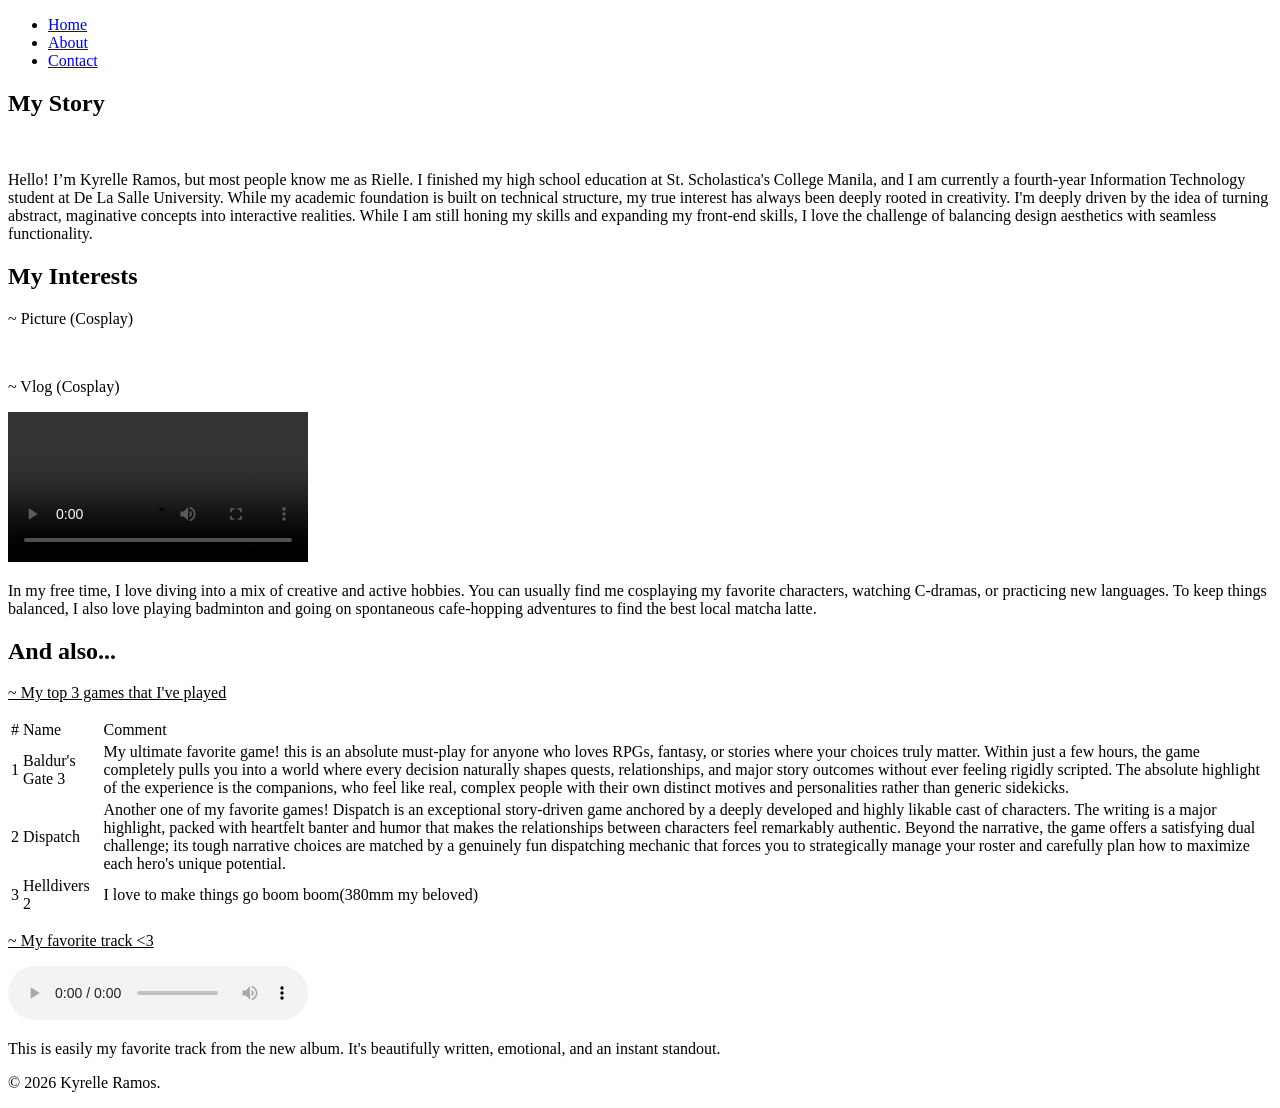
==== about.html @ c4066415 "pages" ====
<!DOCTYPE html>
<html lang="en">
<head>
    <meta charset="UTF-8">
    <meta name="viewport" content="width=device-width, initial-scale=1.0">
    <title>HO1 - About</title>
</head>
<body>

    <header>
        <nav>
            <ul>
                <li><a href="index.html">Home</a></li>
                <li><a href="#">About</a></li>
                <li><a href="contact.html">Contact</a></li>
            </ul>
        </nav>
    </header>

    <section>
        <h1>My Story</h1>
        <img src="assets/images/self.png" alt="">
        <p> Hello! I’m Kyrelle Ramos, but most people know me as Rielle. I finished my high school education at St. Scholastica's College Manila, 
            and I am currently a fourth-year Information Technology student at De La Salle University. While my academic foundation is built on 
            technical structure, my true interest has always been deeply rooted in creativity. I'm deeply driven by the idea of turning abstract, 
            maginative concepts into interactive realities. While I am still honing my skills and expanding my front-end skills, I love the 
            challenge of balancing design aesthetics with seamless functionality.</p>
    </section>

    <section>
        <h1>My Interests</h1>
        <p>~ Picture (Cosplay)</p>
        <img src="assets/images/interests.png" alt="">
        <p>~ Vlog (Cosplay)</p>
        <video src="assets/videos/vlog.mp4" controls></video>
        <p> In my free time, I love diving into a mix of creative and active hobbies. You can usually find me cosplaying my 
            favorite characters, watching C-dramas, or practicing new languages. To keep things balanced, I also love playing 
            badminton and going on spontaneous cafe-hopping adventures to find the best local matcha latte.</p>
    </section>

    <section>
        <h1>And also...</h1>
        <p><u>~ My top 3 games that I've played</u></p>
        <table>
            <tr>
                <td>#</td>
                <td>Name</td>
                <td>Comment</td>
            </tr>
            <tr>
                <td>1</td>
                <td>Baldur's Gate 3</td>
                <td>My ultimate favorite game!  this is an absolute must-play for anyone who loves RPGs, fantasy, or stories where your 
                    choices truly matter. Within just a few hours, the game completely pulls you into a world where every decision naturally 
                    shapes quests, relationships, and major story outcomes without ever feeling rigidly scripted. The absolute highlight of the 
                    experience is the companions, who feel like real, complex people with their own distinct motives and personalities rather 
                    than generic sidekicks.</td>
            </tr>
            <tr>
                <td>2</td>
                <td>Dispatch</td>
                <td>Another one of my favorite games! Dispatch is an exceptional story-driven game anchored by a deeply developed and highly 
                    likable cast of characters. The writing is a major highlight, packed with heartfelt banter and humor that makes the 
                    relationships between characters feel remarkably authentic. Beyond the narrative, the game offers a satisfying dual challenge; 
                    its tough narrative choices are matched by a genuinely fun dispatching mechanic that forces you to strategically manage your 
                    roster and carefully plan how to maximize each hero's unique potential.</td>
            </tr>
            <tr>
                <td>3</td>
                <td>Helldivers 2</td>
                <td>I love to make things go boom boom(380mm my beloved)</td>
            </tr>
        </table>

        <p><u>~ My favorite track <3</u></p>
        <audio src="assets/sounds/track.mp3" controls></audio>
        <p>This is easily my favorite track from the new album. It's beautifully written, emotional, and an instant standout. </p>
    </section>
    
    <footer>
        <p>&copy; 2026 Kyrelle Ramos.</p>
    </footer>
    
</body>
</html>
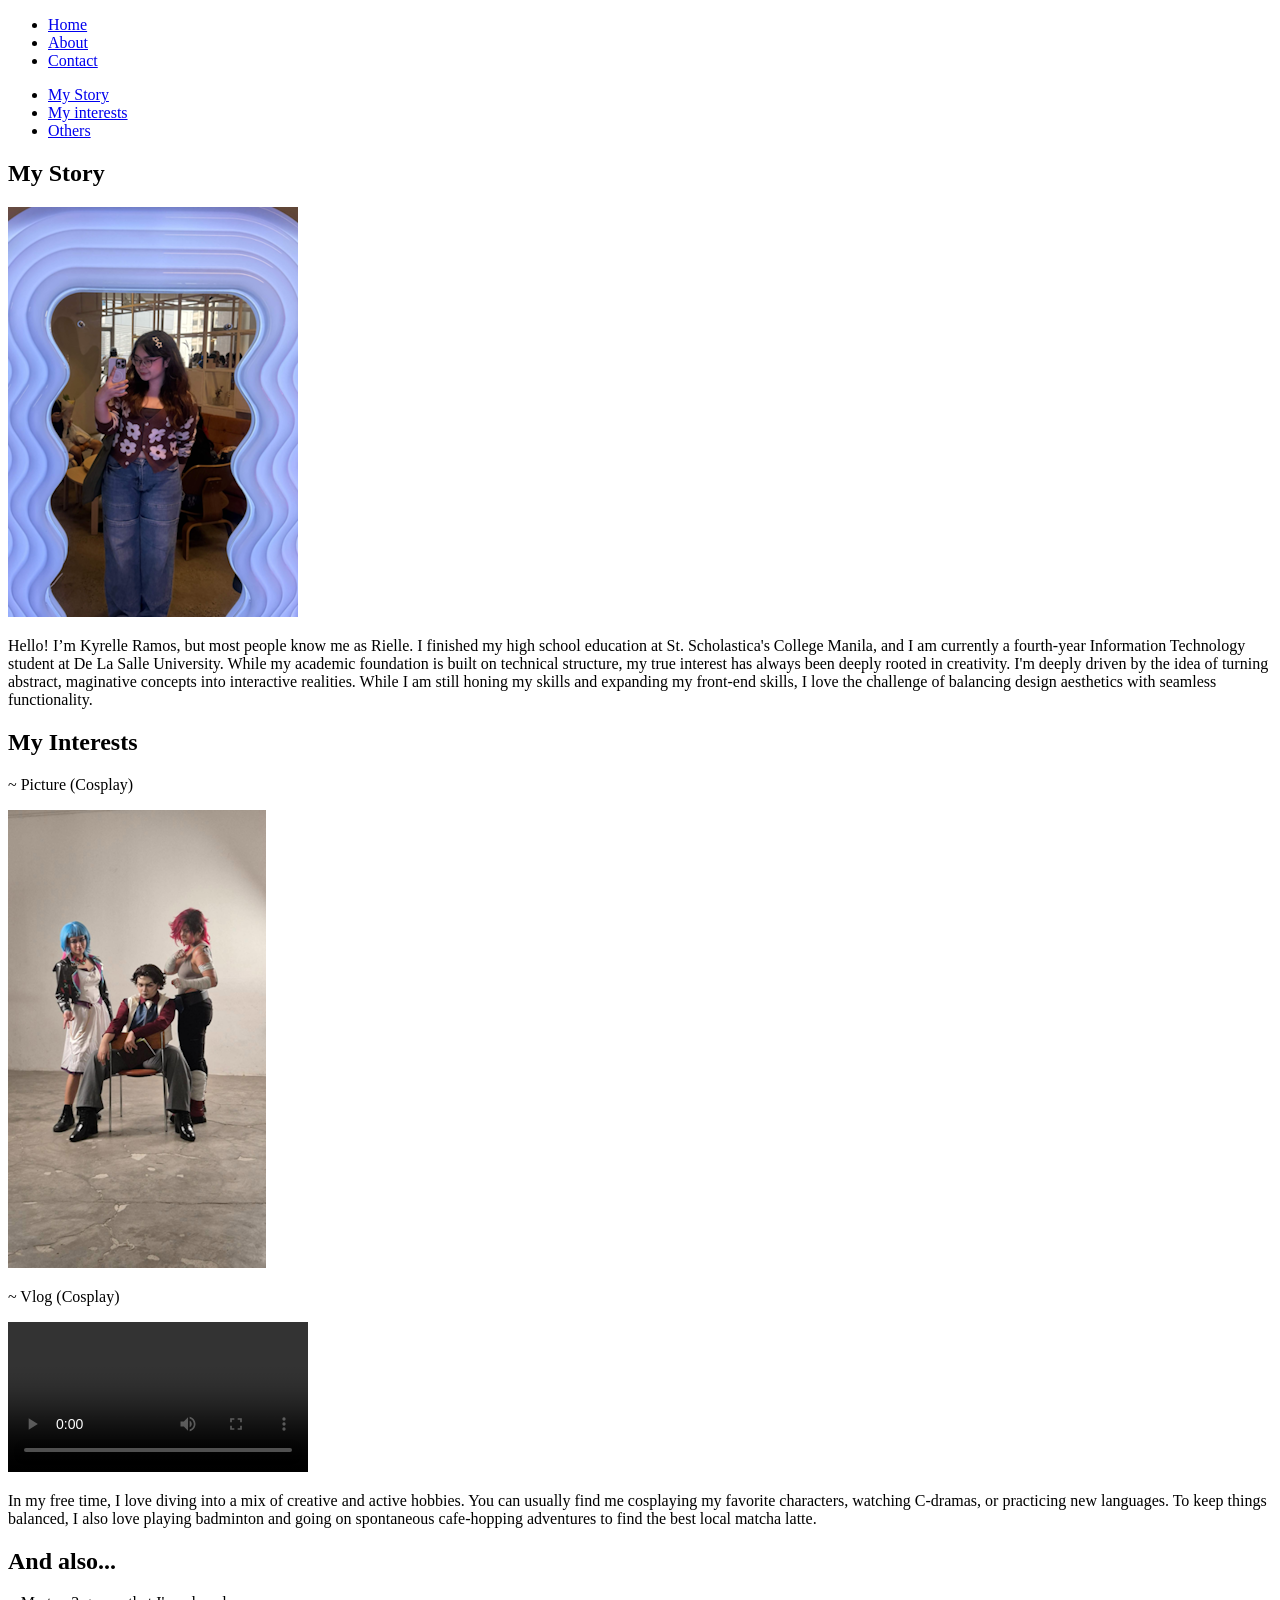
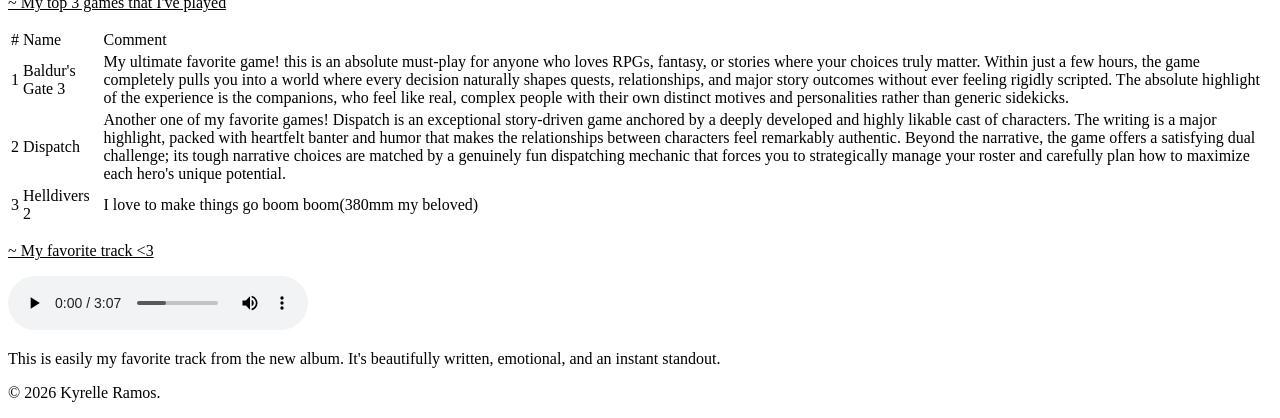
==== commit 983c898b: "changes" ====
--- a/about.html
+++ b/about.html
@@ -18,6 +18,16 @@
     </header>
 
     <section>
+        <nav>
+            <ul>
+                <li><a href="#my-story">My Story</a></li>
+                <li><a href="#my-interests">My interests</a></li>
+                <li><a href="#my-others">Others</a></li>
+            </ul>
+        </nav>
+    </section>
+
+    <section id="my-story">
         <h1>My Story</h1>
         <img src="assets/images/self.png" alt="">
         <p> Hello! I’m Kyrelle Ramos, but most people know me as Rielle. I finished my high school education at St. Scholastica's College Manila, 
@@ -27,7 +37,7 @@
             challenge of balancing design aesthetics with seamless functionality.</p>
     </section>
 
-    <section>
+    <section id="my-interests">
         <h1>My Interests</h1>
         <p>~ Picture (Cosplay)</p>
         <img src="assets/images/interests.png" alt="">
@@ -38,7 +48,7 @@
             badminton and going on spontaneous cafe-hopping adventures to find the best local matcha latte.</p>
     </section>
 
-    <section>
+    <section id="my-others">
         <h1>And also...</h1>
         <p><u>~ My top 3 games that I've played</u></p>
         <table>
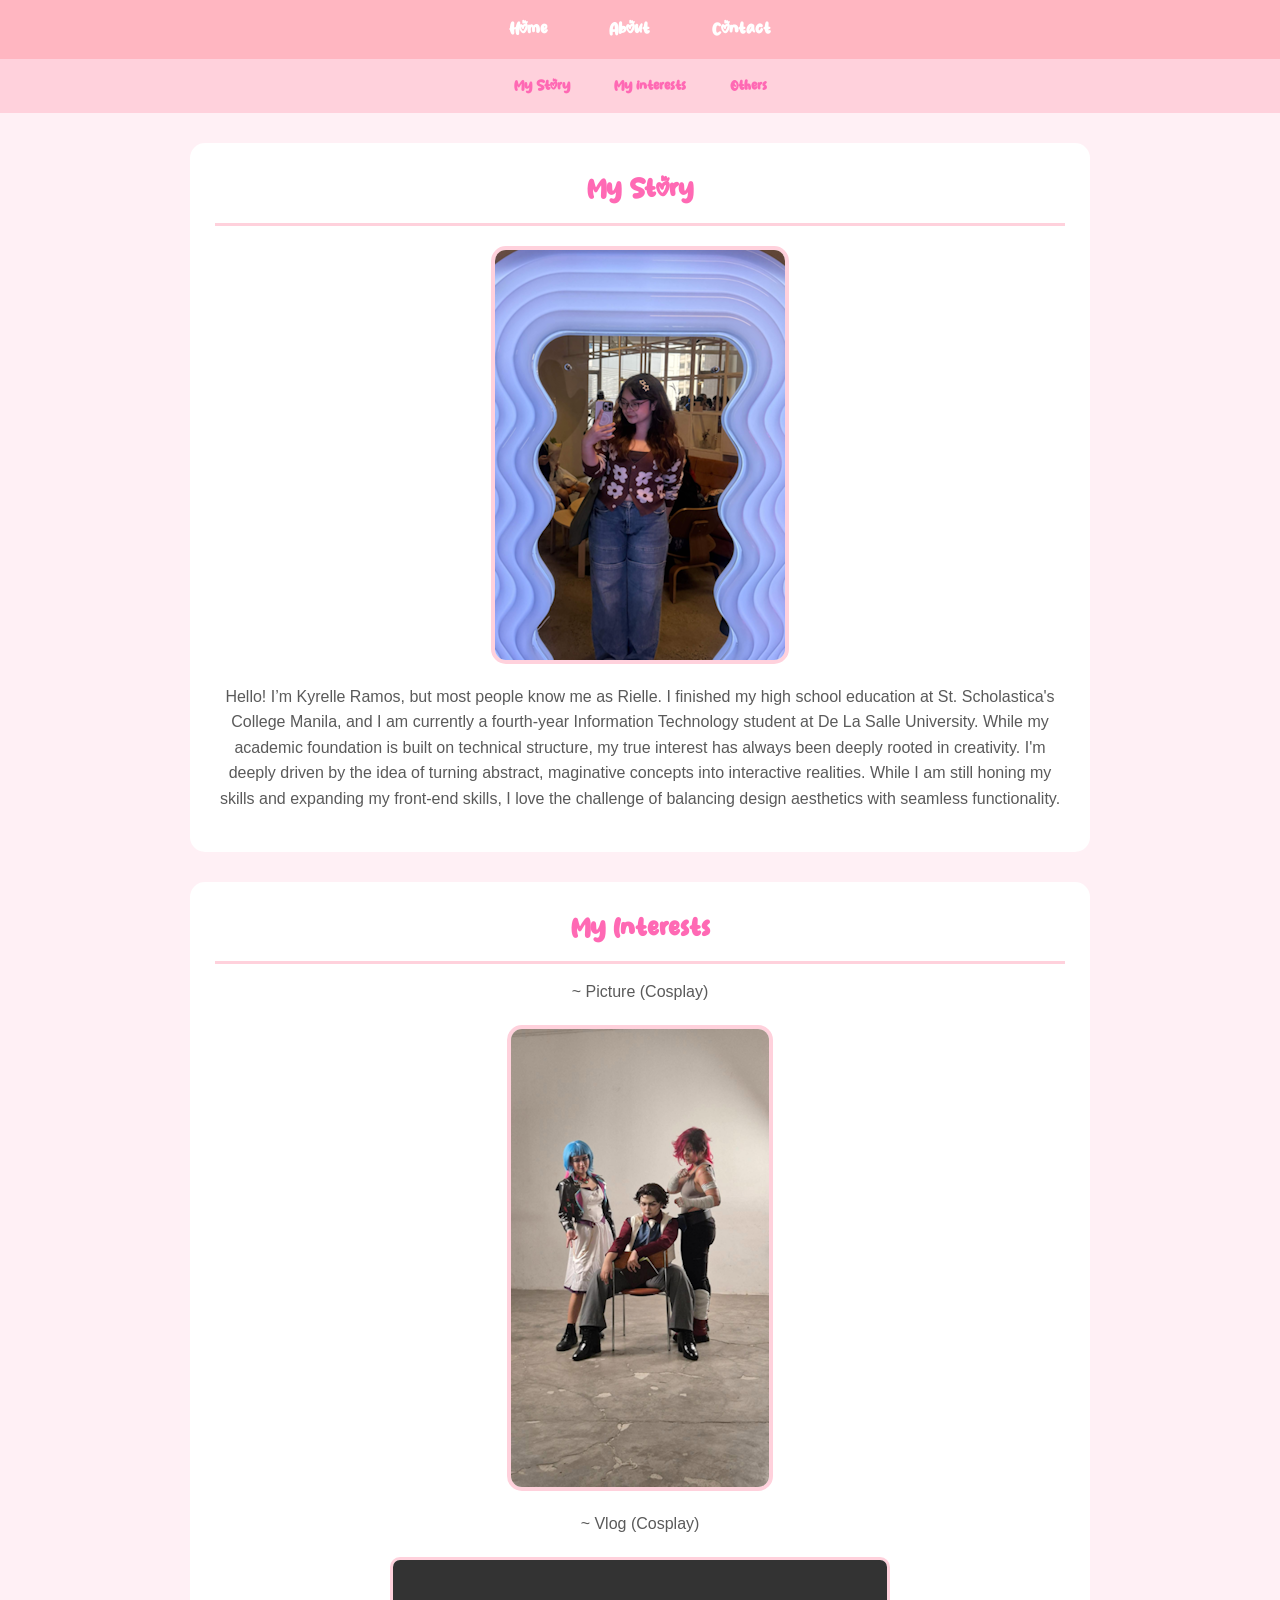
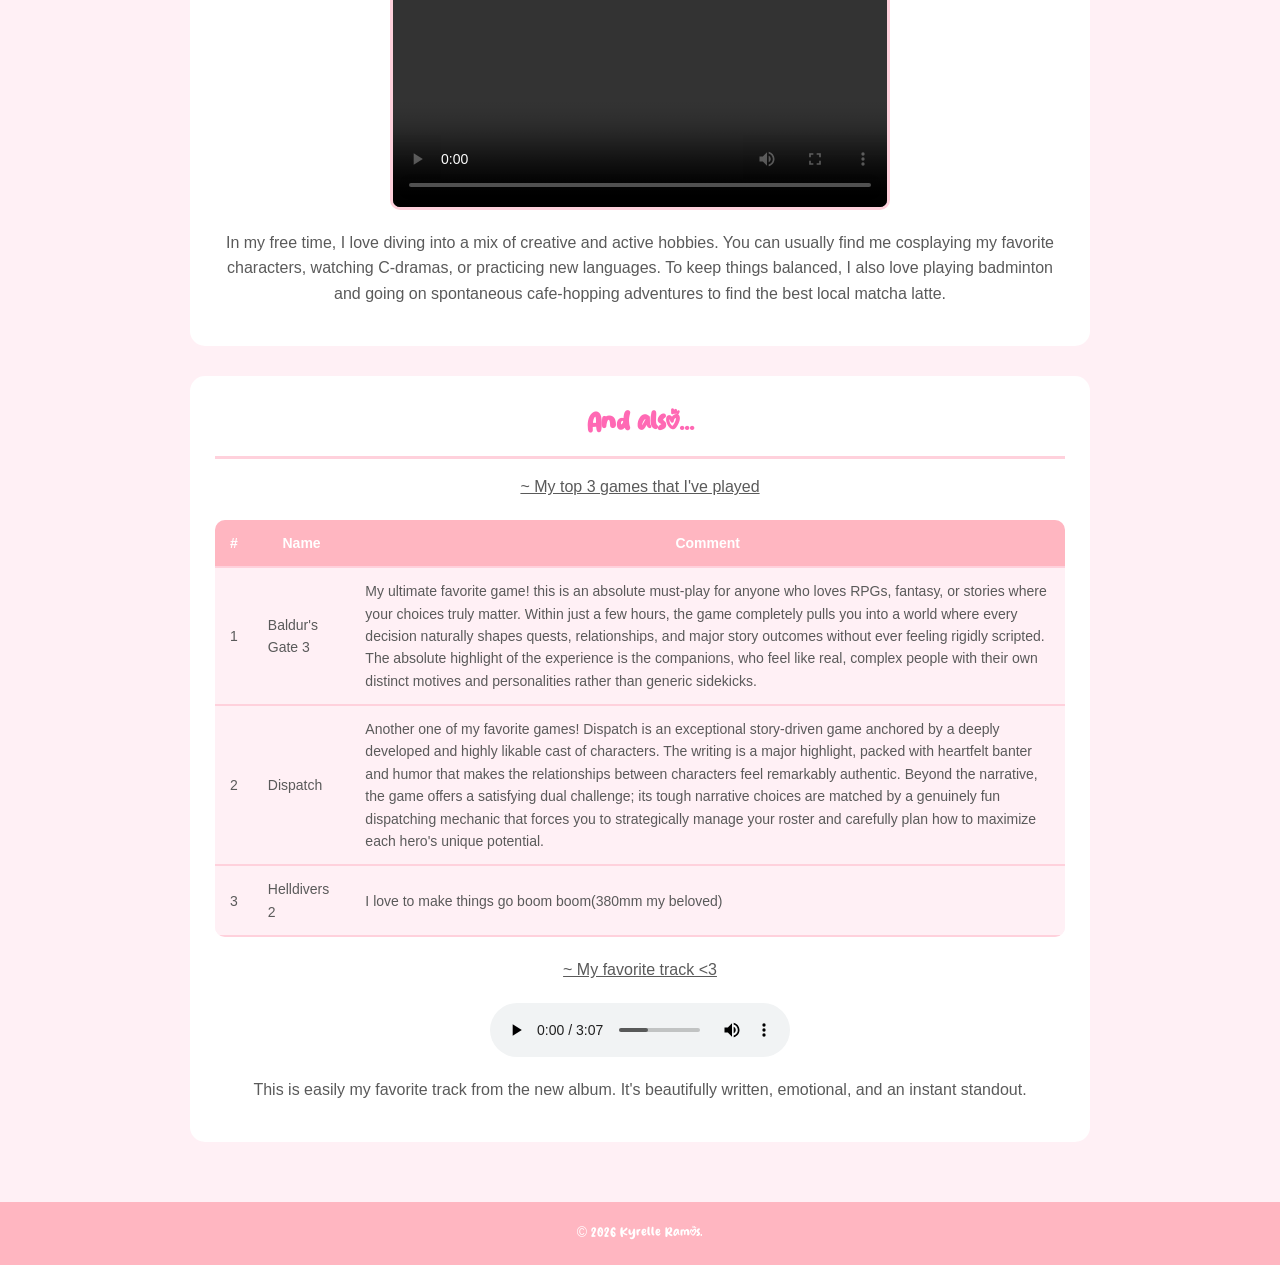
==== commit 9bfbe957: "update" ====
--- a/about.html
+++ b/about.html
@@ -4,9 +4,10 @@
     <meta charset="UTF-8">
     <meta name="viewport" content="width=device-width, initial-scale=1.0">
     <title>HO1 - About</title>
+    <link rel="stylesheet" href="style.css">
 </head>
 <body>
-
+    <div class="page-wrapper">
     <header>
         <nav>
             <ul>
@@ -86,6 +87,7 @@
         <audio src="assets/sounds/track.mp3" controls></audio>
         <p>This is easily my favorite track from the new album. It's beautifully written, emotional, and an instant standout. </p>
     </section>
+    </div>
     
     <footer>
         <p>&copy; 2026 Kyrelle Ramos.</p>
--- a/style.css
+++ b/style.css
@@ -0,0 +1,280 @@
+@font-face {
+    font-family: 'HugLove';
+    src: url(assets/fonts/Huglove.ttf) format("truetype");
+}
+
+* {
+    margin: 0;
+    padding: 0;
+    box-sizing: border-box;
+}
+
+html, body {
+    min-height: 100vh;
+}
+
+body {
+    font-family: 'HugLove', 'Gill Sans', 'Gill Sans MT', Calibri, 'Trebuchet MS', sans-serif;
+    background-color: #FFF0F5;
+    color: #5a5a5a;
+    line-height: 1.6;
+    display: flex;
+    flex-direction: column;
+}
+
+.page-wrapper {
+    flex: 1;
+}
+
+/* Header and nav */
+header {
+    background-color: #FFB6C1;
+    padding: 15px 0;
+    text-align: center;
+}
+
+header nav ul {
+    list-style: none;
+    display: flex;
+    justify-content: center;
+    gap: 30px;
+}
+
+header nav ul li a {
+    text-decoration: none;
+    color: #fff;
+    font-size: 18px;
+    font-weight: bold;
+    padding: 8px 16px;
+    border-radius: 20px;
+    transition: background-color 0.3s;
+}
+
+header nav ul li a:hover {
+    background-color: #FF1493;
+}
+
+/* About page nav */
+section nav {
+    background-color: #FFD1DC;
+    padding: 10px 0;
+    text-align: center;
+}
+
+section nav ul {
+    list-style: none;
+    display: flex;
+    justify-content: center;
+    gap: 20px;
+}
+
+section nav ul li a {
+    text-decoration: none;
+    color: #FF69B4;
+    font-size: 15px;
+    padding: 5px 12px;
+    border-radius: 15px;
+}
+
+section nav ul li a:hover {
+    background-color: #FFB6C1;
+    color: #fff;
+}
+
+/* Main content */
+section:not(:first-of-type) {
+    max-width: 900px;
+    margin: 30px auto;
+    padding: 25px;
+    background-color: #fff;
+    border-radius: 15px;
+}
+
+
+section h1 {
+    color: #FF69B4;
+    font-size: 28px;
+    margin-bottom: 15px;
+    text-align: center;
+    padding-bottom: 10px;
+    border-bottom: 3px solid #FFD1DC;
+}
+
+section h2 {
+    color: #FF69B4;
+    font-size: 24px;
+    text-align: center;
+    margin-bottom: 20px;
+}
+
+section p {
+    font-family: 'Lucida Sans', 'Lucida Sans Regular', 'Lucida Grande', 'Lucida Sans Unicode', Geneva, Verdana, sans-serif;
+    margin-bottom: 15px;
+    font-size: 16px;
+    text-align: center;
+}
+
+section img {
+    display: block;
+    max-width: 300px;
+    height: auto;
+    margin: 20px auto;
+    border-radius: 15px;
+    border: 4px solid #FFD1DC;
+}
+
+video {
+    display: block;
+    max-width: 500px;
+    width: 100%;
+    margin: 20px auto;
+    border-radius: 10px;
+    border: 3px solid #FFD1DC;
+}
+
+table {
+    font-family: 'Lucida Sans', 'Lucida Sans Regular', 'Lucida Grande', 'Lucida Sans Unicode', Geneva, Verdana, sans-serif;;
+    width: 100%;
+    border-collapse: collapse;
+    margin: 20px 0;
+    background-color: #FFF0F5;
+    border-radius: 10px;
+    overflow: hidden;
+}
+
+table tr {
+    border-bottom: 2px solid #FFD1DC;
+}
+
+table td {
+    padding: 12px 15px;
+    text-align: left;
+    font-size: 14px;
+}
+
+table tr:first-child td {
+    background-color: #FFB6C1;
+    color: #fff;
+    font-weight: bold;
+    text-align: center;
+}
+
+table tr:nth-child(even) {
+    background-color: #FFF0F5;
+}
+
+audio {
+    display: block;
+    max-width: 400px;
+    margin: 20px auto;
+}
+
+/* Footer */
+footer {
+    background-color: #FFB6C1;
+    text-align: center;
+    padding: 20px 0;
+    margin-top: 30px;
+}
+
+footer p {
+    color: #fff;
+    font-size: 14px;
+}
+
+/* Contact Page */
+section label {
+    font-weight: bold;
+    color: #FF69B4;
+    display: block;
+    margin-bottom: 5px;
+    text-align: left;
+}
+
+section input[type="text"],
+section input[type="email"],
+section textarea {
+    width: 100%;
+    padding: 10px;
+    border: 2px solid #FFD1DC;
+    border-radius: 8px;
+    font-size: 14px;
+    margin-bottom: 10px;
+    font-family: inherit;
+}
+
+section input[type="text"]:focus,
+section input[type="email"]:focus,
+section textarea:focus {
+    outline: none;
+    border-color: #FFB6C1;
+}
+
+section input[type="submit"],
+section input[type="reset"] {
+    padding: 10px 25px;
+    border: none;
+    border-radius: 20px;
+    font-size: 14px;
+    font-weight: bold;
+    cursor: pointer;
+    margin-right: 10px;
+    margin-top: 10px;
+}
+
+section input[type="submit"] {
+    background-color: #FFB6C1;
+    color: #fff;
+}
+
+section input[type="submit"]:hover {
+    background-color: #FF1493;
+}
+
+section input[type="reset"] {
+    background-color: #FFD1DC;
+    color: #FF69B4;
+}
+
+section input[type="reset"]:hover {
+    background-color: #FFB6C1;
+    color: #fff;
+}
+
+/* Contact links */
+section a {
+    color: #FF69B4;
+    text-decoration: none;
+    font-weight: bold;
+    display: flex;
+    justify-content: center;
+}
+
+section a:hover {
+    text-decoration: underline;
+}
+
+/* Home page welcome */
+section h2 {
+    color: #FF69B4;
+    font-size: 32px;
+    margin-bottom: 20px;
+    text-shadow: 1px 1px 2px #FFD1DC;
+}
+
+/* Home page section */
+.home-section {
+    max-width: 900px;
+    margin: 30px auto;
+    padding: 25px;
+    background-color: #fff;
+    border-radius: 15px;
+    text-align: center;
+    flex: 1;
+}
+
+/* Home page image */
+.home-section img {
+    max-width: 800px;
+    width: 100%;
+}
